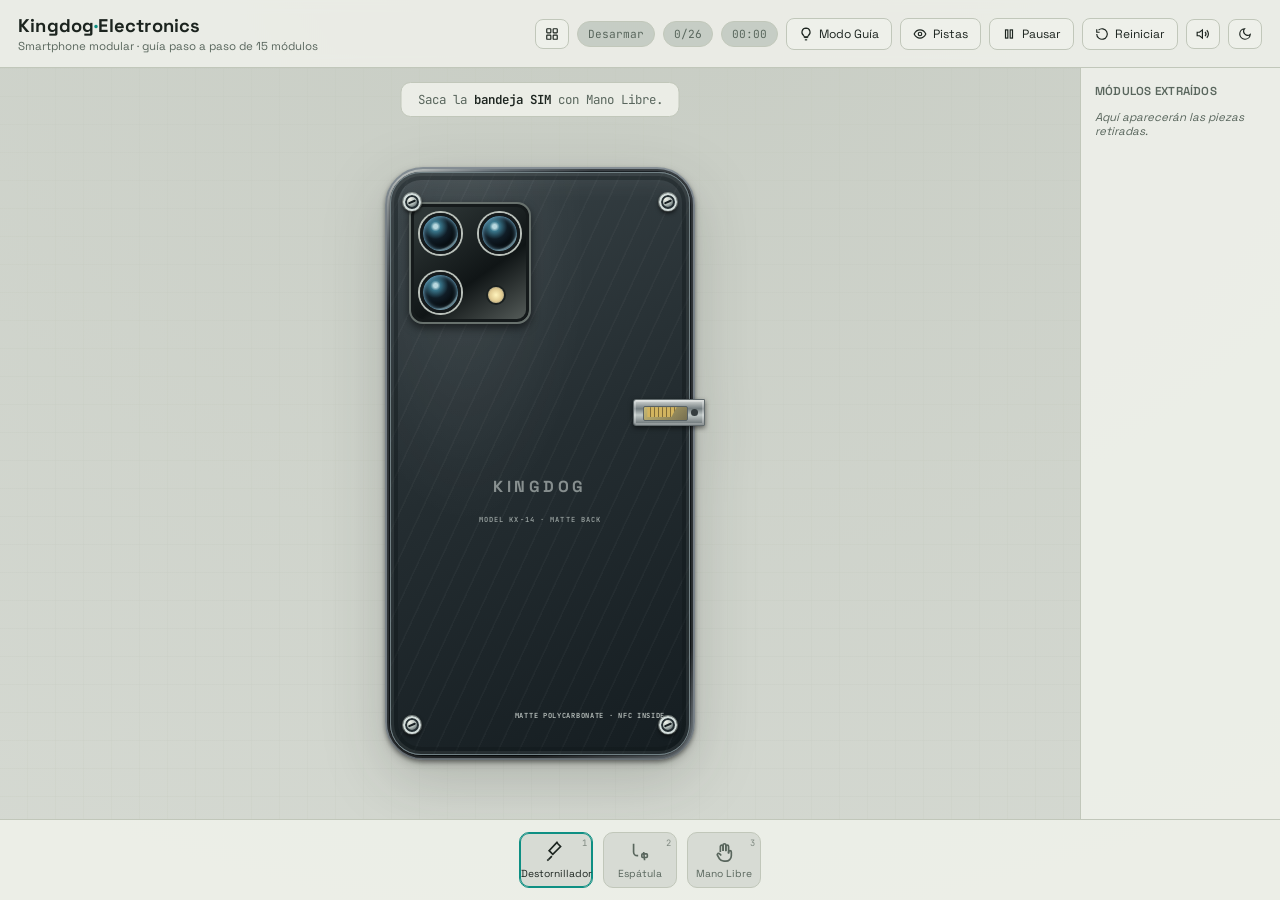
==== celular.html @ 7341f397 "celular.html" ====
<!DOCTYPE html>
<html lang="es">
<head>
<meta charset="UTF-8">
<meta name="viewport" content="width=device-width, initial-scale=1, viewport-fit=cover">
<title>Kingdog celular</title>
<link rel="preconnect" href="https://fonts.googleapis.com">
<link rel="preconnect" href="https://fonts.gstatic.com" crossorigin>
<link href="https://fonts.googleapis.com/css2?family=Space+Grotesk:wght@500;600;700&family=JetBrains+Mono:wght@400;500;600&display=swap" rel="stylesheet">
<script defer src="app.js"></script>
<style>
  :root {
    --bg: #d7dbd4;
    --bg-2: #c7ccc3;
    --panel: #eef0ea;
    --panel-border: #c1c7ba;
    --text: #1c241f;
    --text-dim: #59665d;
    --cyan: #0e8f83;
    --copper: #9a5726;
    --amber: #b5790e;
    --red: #b23e26;
    --board: #274b36;
    --board-2: #1d3a29;
    --shadow: rgba(20,30,24,0.18);
    --stage-w: min(88vw, 300px);
  }
  @media (prefers-color-scheme: dark) {
    :root:not([data-theme="light"]) {
      --bg: #11171a;
      --bg-2: #0c1113;
      --panel: #1b2426;
      --panel-border: #2b3538;
      --text: #e8ece7;
      --text-dim: #90a09a;
      --cyan: #4fd1c5;
      --copper: #cf9358;
      --amber: #f2b134;
      --red: #e6533c;
      --board: #2f6a4f;
      --board-2: #1f4735;
      --shadow: rgba(0,0,0,0.55);
    }
  }
  :root[data-theme="dark"] {
    --bg: #11171a;
    --bg-2: #0c1113;
    --panel: #1b2426;
    --panel-border: #2b3538;
    --text: #e8ece7;
    --text-dim: #90a09a;
    --cyan: #4fd1c5;
    --copper: #cf9358;
    --amber: #f2b134;
    --red: #e6533c;
    --board: #2f6a4f;
    --board-2: #1f4735;
    --shadow: rgba(0,0,0,0.55);
  }

  * { box-sizing: border-box; }
  html, body {
    height: 100%;
    margin: 0;
    background: radial-gradient(120% 140% at 50% -10%, var(--bg-2), var(--bg));
    color: var(--text);
    font-family: 'Space Grotesk', 'Segoe UI', sans-serif;
    -webkit-tap-highlight-color: transparent;
    overscroll-behavior: none;
  }
  html { scroll-padding-top: env(safe-area-inset-top, 0px); }
  @supports (height: 100dvh) {
    html, body { height: 100dvh; }
  }
  body {
    display: flex;
    flex-direction: column;
    padding-top: env(safe-area-inset-top, 0px);
    padding-bottom: env(safe-area-inset-bottom, 0px);
    user-select: none;
  }
  .app { display: flex; flex-direction: column; height: 100%; min-height: 0; }
  .mono { font-family: 'JetBrains Mono', monospace; }

  /* Top bar */
  .topbar {
    display: flex;
    align-items: center;
    justify-content: space-between;
    gap: 12px;
    padding: 14px 18px;
    border-bottom: 1px solid var(--panel-border);
    background: color-mix(in srgb, var(--panel) 88%, transparent);
    backdrop-filter: blur(6px);
    flex-wrap: wrap;
  }
  .brand { display: flex; flex-direction: column; gap: 2px; }
  .brand h1 { margin: 0; font-size: 1.15rem; font-weight: 700; letter-spacing: 0.01em; }
  .brand h1 span { color: var(--cyan); }
  .brand p { margin: 0; font-size: 0.72rem; color: var(--text-dim); }
  .top-controls { display: flex; align-items: center; gap: 8px; flex-wrap: wrap; }
  .step-pill {
    font-size: 0.7rem;
    padding: 5px 10px;
    border-radius: 999px;
    background: color-mix(in srgb, var(--board) 18%, transparent);
    border: 1px solid var(--panel-border);
    color: var(--text-dim);
  }
  .selector-link { text-decoration: none; }
  .icon-btn {
    display: inline-flex;
    align-items: center;
    gap: 6px;
    font-family: inherit;
    font-size: 0.75rem;
    color: var(--text);
    background: var(--panel);
    border: 1px solid var(--panel-border);
    border-radius: 8px;
    padding: 7px 12px;
    cursor: pointer;
    transition: transform 0.08s ease, border-color 0.15s ease;
  }
  .icon-btn:hover { border-color: var(--cyan); }
  .icon-btn:active { transform: scale(0.96); }
  .icon-btn.active { border-color: var(--amber); color: var(--amber); }
  .icon-btn svg { width: 14px; height: 14px; flex: none; }

  /* Layout*/
  .main {
    flex: 1;
    display: grid;
    grid-template-columns: minmax(0, 1fr) 200px;
    gap: 0;
    min-height: 0;
  }
  .workbench {
    position: relative;
    container-type: size;
    display: flex;
    align-items: center;
    justify-content: center;
    padding: 64px 16px 24px;
    overflow: hidden;
    background:
      repeating-linear-gradient(0deg, transparent, transparent 27px, color-mix(in srgb, var(--panel-border) 40%, transparent) 28px),
      repeating-linear-gradient(90deg, transparent, transparent 27px, color-mix(in srgb, var(--panel-border) 40%, transparent) 28px);
    background-size: 28px 28px;
  }
  .message-bar {
    position: absolute;
    top: 14px;
    left: 50%;
    transform: translateX(-50%);
    max-width: min(92%, 420px);
    text-align: center;
    font-size: 0.78rem;
    color: var(--text-dim);
    padding: 8px 16px;
    border-radius: 10px;
    background: color-mix(in srgb, var(--panel) 92%, transparent);
    border: 1px solid var(--panel-border);
  }
  .message-bar strong { color: var(--text); font-weight: 600; }

  .tray-panel {
    border-left: 1px solid var(--panel-border);
    background: color-mix(in srgb, var(--panel) 92%, transparent);
    padding: 16px 14px;
    display: flex;
    flex-direction: column;
    gap: 10px;
    min-width: 0;
  }
  .tray-panel h2 {
    margin: 0 0 2px 0;
    font-size: 0.72rem;
    letter-spacing: 0.02em;
    color: var(--text-dim);
    font-weight: 600;
  }
  .tray-list { display: flex; flex-direction: column; gap: 8px; overflow-y: auto; }
  .tray-empty { font-size: 0.72rem; color: var(--text-dim); font-style: italic; }
  .tray-item {
    display: flex;
    align-items: center;
    gap: 8px;
    padding: 7px 9px;
    border-radius: 8px;
    background: var(--bg);
    border: 1px solid var(--panel-border);
    font-size: 0.74rem;
    animation: dropIn 0.35s ease;
  }
  .tray-item .swatch { width: 12px; height: 12px; border-radius: 3px; flex: none; }
  .tray-item .count { margin-left: auto; color: var(--text-dim); }
  .tray-item.piece { cursor: grab; touch-action: none; transition: border-color 0.15s ease; }
  .tray-item.piece:hover { border-color: var(--cyan); }
  .tray-item.piece .grip { margin-left: auto; color: var(--text-dim); font-size: 0.7rem; }
  .tray-panel.drop-ok { background: color-mix(in srgb, #3ddc84 18%, var(--panel)); box-shadow: inset 0 0 0 2px #3ddc84; }
  .tray-panel { transition: background 0.15s ease, box-shadow 0.15s ease; }
  .workbench.drop-active { box-shadow: inset 0 0 0 2px color-mix(in srgb, var(--cyan) 70%, transparent); }
  .workbench.drop-active::after {
    content: 'ZONA LIBRE · SUELTA AQUÍ O EN LA BANDEJA';
    position: absolute;
    z-index: 40;
    left: 50%;
    bottom: 8px;
    transform: translateX(-50%);
    max-width: calc(100% - 16px);
    padding: 5px 9px;
    border: 1px dashed var(--cyan);
    border-radius: 999px;
    background: color-mix(in srgb, var(--panel) 92%, transparent);
    color: var(--text);
    font: 600 clamp(0.52rem, 1.7vw, 0.66rem)/1.2 'JetBrains Mono', monospace;
    text-align: center;
    pointer-events: none;
  }
  .workbench.drop-active.drop-ok { box-shadow: inset 0 0 0 3px #3ddc84; }
  .workbench.drop-active.drop-ok::after { border-color: #3ddc84; background: color-mix(in srgb, #3ddc84 18%, var(--panel)); }
  @keyframes dropIn { from { opacity: 0; transform: translateY(-6px); } to { opacity: 1; transform: translateY(0); } }

  /* Toolbar */
  .toolbar {
    display: flex;
    align-items: center;
    justify-content: center;
    gap: 10px;
    padding: 12px 16px;
    border-top: 1px solid var(--panel-border);
    background: color-mix(in srgb, var(--panel) 92%, transparent);
    flex-wrap: wrap;
  }
  .tool-btn {
    display: flex;
    flex-direction: column;
    align-items: center;
    gap: 4px;
    width: 74px;
    padding: 8px 4px 7px;
    border-radius: 10px;
    border: 1px solid var(--panel-border);
    background: var(--bg);
    color: var(--text-dim);
    cursor: pointer;
    font-family: inherit;
  }
  .tool-btn { position: relative; }
  .tool-btn kbd {
    position: absolute; top: 4px; right: 5px;
    font-family: 'JetBrains Mono', monospace; font-size: 0.55rem; color: var(--text-dim);
    opacity: 0.7;
  }
  .tool-btn:focus-visible, .icon-btn:focus-visible, .tray-item.piece:focus-visible { outline: 2px solid var(--cyan); outline-offset: 2px; }
  .tool-btn svg { width: 22px; height: 22px; }
  .tool-btn span { font-size: 0.64rem; }
  .tool-btn.selected {
    border-color: var(--cyan);
    color: var(--text);
    box-shadow: 0 0 0 1px var(--cyan) inset;
  }

  /* Interio de un celular modular */
  .phone-stage {
    position: relative;
    width: var(--stage-w);
    aspect-ratio: 9 / 17.5;
    isolation: isolate;
    filter: drop-shadow(0 18px 30px var(--shadow));
  }
  .phone-stage::before {
    content: '';
    position: absolute;
    inset: -5px;
    z-index: 0;
    border: 2px solid #89939a;
    border-radius: 38px;
    background: linear-gradient(145deg, #dce1dd 0%, #657078 9%, #20272c 18%, #11171a 86%, #849098 100%);
    box-shadow: inset 0 0 0 2px #ffffff25, 0 2px 4px #00000055;
    pointer-events: none;
  }
  .phone-underlay {
    position: absolute;
    inset: 0;
    z-index: 0;
    overflow: hidden;
    border: 1px solid #111619;
    border-radius: 32px;
    background:
      radial-gradient(ellipse at 50% 18%, #647078 0, transparent 48%),
      linear-gradient(150deg, #303b42, #13191d 50%, #354047);
    box-shadow: inset 0 0 0 3px #c7d0d044, inset 0 0 0 7px #101518;
    pointer-events: none;
  }
  .phone-underlay::before {
    content: '';
    position: absolute;
    inset: 2.5%;
    border: 1px solid #dce5e522;
    border-radius: 27px;
    background: repeating-linear-gradient(0deg, transparent 0 18px, #ffffff08 19px 20px);
  }
  .component {
    position: absolute;
    z-index: 1;
    cursor: grab;
    touch-action: none;
    user-select: none;
    transition: transform 0.35s cubic-bezier(.4,0,.2,1), opacity 0.35s ease, box-shadow 0.2s ease;
  }
  .component:active { cursor: grabbing; }
  .part-mark {
    position: absolute;
    z-index: 2;
    left: 5px;
    bottom: 4px;
    color: #f1f4efaa;
    font: 600 clamp(5px, 1.8vw, 8px)/1 'JetBrains Mono', monospace;
    letter-spacing: 0.07em;
    pointer-events: none;
    white-space: nowrap;
  }
  /* Los rótulos no quedan flotando sobre las piezas; la ficha aparece al pasar el cursor. */
  .part-mark { display: none; }
  .info-tooltip {
    position: fixed;
    z-index: 1200;
    display: flex;
    flex-direction: column;
    gap: 4px;
    width: max-content;
    max-width: min(270px, calc(100vw - 24px));
    padding: 9px 11px;
    border: 1px solid color-mix(in srgb, var(--cyan) 66%, var(--panel-border));
    border-radius: 10px;
    background: color-mix(in srgb, var(--panel) 96%, #101619);
    color: var(--text);
    box-shadow: 0 8px 24px var(--shadow);
    font-size: 0.76rem;
    line-height: 1.4;
    pointer-events: none;
    opacity: 0;
    visibility: hidden;
    transform: translateY(4px);
    transition: opacity 0.12s ease, transform 0.12s ease, visibility 0.12s ease;
  }
  .info-tooltip.visible { opacity: 1; visibility: visible; transform: translateY(0); }
  .info-tooltip strong { color: var(--cyan); font-size: 0.8rem; }
  .info-tooltip span { color: var(--text-dim); }

  /* Pantalla (capa inferior) y chasis de magnesio */
  .display-layer {
    inset: 0;
    z-index: 1;
    overflow: hidden;
    border: 3px solid #0a0e10;
    border-radius: 31px;
    background: linear-gradient(150deg, #090d10, #28343c 48%, #101619);
    box-shadow: inset 0 0 0 4px #8a959c66, inset 0 0 0 8px #111719;
  }
  .display-backing {
    position: absolute;
    inset: 5% 7%;
    overflow: hidden;
    border: 1px solid #d8e0e455;
    border-radius: 18px;
    background:
      repeating-linear-gradient(0deg, transparent 0 12px, #dce7eb0d 13px 14px),
      linear-gradient(140deg, #56616a, #20292f 45%, #859096 47%, #323b40 53%, #151b1f);
    box-shadow: inset 0 0 0 2px #00000055;
  }
  .display-backing::before {
    content: 'OLED · LTPO · 120 Hz';
    position: absolute;
    left: 8%;
    top: 7%;
    color: #e1e6e288;
    font: 600 clamp(6px, 1.8vw, 8px)/1 'JetBrains Mono', monospace;
    letter-spacing: 0.08em;
  }
  .display-grid {
    position: absolute;
    inset: 18% 9% 21%;
    border: 1px solid #ffffff20;
    border-radius: 10px;
    background: repeating-linear-gradient(90deg, transparent 0 13px, #ffffff0b 14px 15px), repeating-linear-gradient(0deg, transparent 0 18px, #ffffff08 19px 20px);
  }
  .display-flex {
    position: absolute;
    left: 46%;
    bottom: 0;
    width: 18%;
    height: 22%;
    border-radius: 3px 3px 0 0;
    background: linear-gradient(90deg, #9c612c, #e3b963 28%, #b36e32 60%, #e4bf6c);
    clip-path: polygon(20% 0, 80% 0, 100% 100%, 0 100%);
  }
  .midframe-layer {
    inset: 0;
    z-index: 2;
    overflow: hidden;
    border: 7px solid #859097;
    border-radius: 31px;
    background:
      linear-gradient(90deg, #12191d 0 4%, transparent 4% 96%, #101619 96%),
      linear-gradient(180deg, #49545a 0, #263138 12%, #6b7478 18%, #303a40 40%, #566169 72%, #222b30 100%);
    box-shadow: inset 0 0 0 2px #dce2e033, inset 0 0 0 7px #11171a66, 0 2px 4px #00000044;
  }
  .midframe-layer::before {
    content: '';
    position: absolute;
    inset: 3.5%;
    border: 2px solid #c3cbd044;
    border-radius: 24px;
    box-shadow: inset 0 0 0 4px #171e2266;
    pointer-events: none;
  }
  .frame-support {
    position: absolute;
    border-radius: 5px;
    background: linear-gradient(90deg, #9da5a5, #505a5e 45%, #aeb5b3);
    box-shadow: inset 0 1px 1px #ffffff77, 0 1px 3px #00000066;
    pointer-events: none;
  }
  .frame-support.vertical { top: 20%; bottom: 20%; left: 5%; width: 3%; }
  .frame-support.horizontal { left: 16%; right: 16%; top: 47%; height: 2%; opacity: 0.72; }
  .frame-label {
    position: absolute;
    right: 7%;
    bottom: 4%;
    color: #eef2ee99;
    font: 600 clamp(5px, 1.5vw, 7px)/1 'JetBrains Mono', monospace;
    pointer-events: none;
  }

  /* Placa base: blindajes, SoC, memoria y componentes SMD */
  .mainboard {
    z-index: 3;
    top: 11%;
    left: 8%;
    width: 84%;
    height: 38%;
    overflow: hidden;
    border: 1px solid #101913;
    border-radius: 12px 20px 10px 16px;
    background:
      repeating-linear-gradient(28deg, transparent 0 13px, #94c09a16 14px 15px),
      repeating-linear-gradient(118deg, transparent 0 22px, #cce5b10e 23px 24px),
      linear-gradient(145deg, #39724e, #183e30 50%, #255a3b);
    box-shadow: inset 0 0 0 2px #9ccaa133, 0 4px 9px #00000070;
  }
  .mainboard::before {
    content: '';
    position: absolute;
    inset: 4%;
    border: 1px solid #c5d9b525;
    border-radius: 9px;
    pointer-events: none;
  }
  .chip-package {
    position: absolute;
    display: grid;
    place-items: center;
    border: 2px solid #a2a89f;
    border-radius: 4px;
    background: repeating-linear-gradient(90deg, #1b2428 0 4px, #343e43 5px 6px);
    box-shadow: inset 0 0 0 2px #12191c, 0 2px 4px #00000088;
    color: #d7dfd8;
    font: 600 clamp(5px, 1.7vw, 8px)/1 'JetBrains Mono', monospace;
    text-align: center;
    pointer-events: none;
  }
  .chip-package.soc { left: 34%; top: 26%; width: 33%; height: 43%; border-radius: 7px; background: linear-gradient(145deg, #303b40, #101619 50%, #3f494d); }
  .chip-package.soc::after { content: 'KX · 8 CORE'; }
  .chip-package.storage { left: 7%; top: 22%; width: 20%; height: 24%; background: linear-gradient(145deg, #313b3e, #121719); }
  .chip-package.storage::after { content: 'UFS'; }
  .chip-package.power { right: 7%; top: 18%; width: 19%; height: 26%; background: linear-gradient(145deg, #7c8581, #272e30); }
  .chip-package.power::after { content: 'PMIC'; }
  .chip-package.rf { right: 8%; bottom: 13%; width: 18%; height: 22%; background: linear-gradient(145deg, #5b6564, #171c1e); }
  .chip-package.rf::after { content: 'RF'; }
  .board-shield {
    position: absolute;
    left: 8%;
    bottom: 10%;
    width: 23%;
    height: 29%;
    border: 1px solid #c3c8b7;
    border-radius: 3px;
    background: linear-gradient(145deg, #9ba39b, #4b5654 50%, #b7bdb2);
    box-shadow: inset 0 0 0 2px #28332e, 0 1px 3px #00000088;
    pointer-events: none;
  }
  .smd-row {
    position: absolute;
    width: 22%;
    height: 5%;
    background: repeating-linear-gradient(90deg, #d2b77b 0 3px, #283330 3px 7px);
    opacity: 0.84;
    pointer-events: none;
  }
  .smd-row.one { left: 38%; top: 12%; }
  .smd-row.two { left: 37%; bottom: 11%; }
  .gold-contacts {
    position: absolute;
    left: 8%;
    right: 8%;
    bottom: 3%;
    height: 3%;
    background: repeating-linear-gradient(90deg, #d8b45d 0 3px, transparent 3px 6px);
    pointer-events: none;
  }
  .board-code { position: absolute; left: 35%; bottom: 20%; color: #d8e7cf99; font: 600 clamp(4px, 1.3vw, 6px)/1 'JetBrains Mono', monospace; pointer-events: none; }

  /* Flex de sensores, bateria e bobina de carga sem fio */
  .top-sensors {
    z-index: 5;
    top: 15%;
    right: 8%;
    width: 24%;
    height: 6.5%;
    border: 1px solid #9a672f;
    border-radius: 4px;
    background: linear-gradient(90deg, #c88b3e, #7b4a29 24%, #d5a44d 52%, #8e5628);
    box-shadow: inset 0 0 0 2px #311f17aa, 0 2px 5px #00000077;
  }
  .sensor-dot {
    position: absolute;
    top: 25%;
    width: 24%;
    aspect-ratio: 1;
    border: 2px solid #d4b475;
    border-radius: 50%;
    background: radial-gradient(circle at 35% 30%, #aad8de 0 8%, #1b5360 24%, #080e12 72%);
    box-shadow: 0 0 0 2px #282b29;
  }
  .sensor-dot.first { left: 12%; }
  .sensor-dot.second { right: 12%; background: radial-gradient(circle, #14191a 0 45%, #777d74 55%, #101416 72%); }
  .top-sensors .part-mark { color: #332415; left: 50%; bottom: 3px; transform: translateX(-50%); }
  .earpiece-module {
    z-index: 5;
    top: 5%;
    left: 50%;
    width: 38%;
    height: 6%;
    border: 1px solid #986532;
    border-radius: 5px;
    background: linear-gradient(90deg, #c48b45, #704426 22%, #d6aa58 48%, #704426 75%, #c48b45);
    box-shadow: inset 0 0 0 2px #2b1d16aa, 0 2px 4px #00000088;
  }
  .earpiece-grill {
    position: absolute;
    left: 14%;
    right: 14%;
    top: 32%;
    height: 28%;
    border-radius: 8px;
    background: repeating-linear-gradient(90deg, #121719 0 2px, #687171 2px 3px);
    box-shadow: 0 0 0 1px #d2ad68;
  }
  .earpiece-module .part-mark { color:#342514;left:50%;bottom:-18%;transform:translateX(-50%); }
  .front-camera {
    z-index: 6;
    top: 12%;
    left: 50%;
    width: 15%;
    height: 8%;
    border: 2px solid #7c8788;
    border-radius: 8px;
    background: linear-gradient(145deg,#313a3d,#0f1518 62%,#697277);
    box-shadow: inset 0 0 0 2px #111719,0 2px 4px #00000088;
  }
  .front-lens {
    position:absolute;
    inset:14%;
    border:2px solid #c4cdc4;
    border-radius:50%;
    background:radial-gradient(circle at 35% 30%,#bee3e9 0 8%,#26627a 20%,#071018 66%,#657078 75%,#12191b 85%);
    box-shadow:inset 0 0 4px #a5e5ff;
  }
  .front-camera .part-mark { left:50%; bottom:-20%; transform:translateX(-50%); color:#e0e7e5; }
  .side-flex {
    z-index: 5;
    top: 38%;
    right: 5%;
    width: 10%;
    height: 27%;
    border: 1px solid #7d4c25;
    border-radius: 5px;
    background: linear-gradient(90deg, #87502b, #e3b454 38%, #b46c30 76%, #e0b65b);
    box-shadow: inset 0 0 0 2px #381f16aa, 0 2px 4px #00000066;
  }
  .side-button {
    position: absolute;
    left: 45%;
    width: 70%;
    height: 18%;
    border: 1px solid #d8dbd1;
    border-radius: 3px;
    background: linear-gradient(90deg, #596165, #d2d5cc, #555e60);
    box-shadow: 0 1px 2px #00000099;
  }
  .side-button.volume-up { top: 18%; }
  .side-button.volume-down { top: 43%; }
  .side-button.power { top: 72%; height: 15%; }
  .battery-layer {
    z-index: 6;
    top: 31%;
    left: 23%;
    width: 54%;
    height: 37%;
    overflow: hidden;
    border: 2px solid #c8c5ad;
    border-radius: 14px;
    background:
      repeating-linear-gradient(165deg, transparent 0 18px, #ffffff20 19px 20px),
      linear-gradient(155deg, #eee8d6, #bdb89f 48%, #e5dfcb 51%, #a9a58f);
    box-shadow: inset 0 0 0 2px #ffffff77, inset 0 0 0 5px #5b574a44, 0 5px 10px #00000066;
  }
  .battery-layer::before {
    content: '';
    position: absolute;
    inset: 5%;
    border: 1px solid #55554355;
    border-radius: 9px;
    pointer-events: none;
  }
  .battery-cap {
    position: absolute;
    left: 38%;
    top: -4%;
    width: 24%;
    height: 8%;
    border: 1px solid #e0dfd2;
    border-radius: 0 0 4px 4px;
    background: #565b54;
  }
  .battery-label {
    position: absolute;
    left: 13%;
    right: 13%;
    top: 22%;
    text-align: center;
    color: #3f4138;
    font: 700 clamp(6px, 2vw, 9px)/1.4 'JetBrains Mono', monospace;
    letter-spacing: 0.07em;
    pointer-events: none;
  }
  .battery-label small { display: block; font-size: 0.72em; font-weight: 500; letter-spacing: 0.03em; }
  .battery-icons { position: absolute; bottom: 12%; left: 12%; right: 12%; display: flex; justify-content: space-between; color: #53564b; font: 700 clamp(5px, 1.6vw, 7px)/1 'JetBrains Mono', monospace; pointer-events: none; }
  .battery-barcode { position: absolute; bottom: 11%; left: 37%; width: 27%; height: 10%; background: repeating-linear-gradient(90deg, #2d302a 0 1px, transparent 1px 3px); opacity: 0.65; }
  .nfc-coil {
    z-index: 7;
    top: 29%;
    left: 15%;
    width: 70%;
    height: 43%;
    overflow: hidden;
    border: 1px solid #b87f44aa;
    border-radius: 17px;
    background:
      repeating-radial-gradient(ellipse at 50% 50%, transparent 0 7px, #c7854677 8px 9px, transparent 10px 13px),
      linear-gradient(140deg, #222b2b88, #42423a99 52%, #161e20aa);
    box-shadow: inset 0 0 0 2px #d7a66544, 0 3px 7px #00000055;
  }
  .nfc-coil::before {
    content: '';
    position: absolute;
    inset: 8% 12%;
    border: 2px solid #d4944e;
    border-radius: 44%;
    box-shadow: inset 0 0 0 3px #3b2d20, inset 0 0 0 5px #c27a3d, 0 0 0 1px #f0ca7c;
    pointer-events: none;
  }
  .nfc-coil::after {
    content: 'NFC · Qi';
    position: absolute;
    top: 5%;
    left: 5%;
    color: #f0c688;
    font: 700 clamp(5px, 1.8vw, 8px)/1 'JetBrains Mono', monospace;
    letter-spacing: 0.08em;
    pointer-events: none;
  }

  /* Conjunto de tres cámaras con lentes de cristal */
  .rear-cameras {
    z-index: 8;
    top: 6%;
    left: 7%;
    width: 38%;
    height: 19%;
    border: 2px solid #677178;
    border-radius: 12px;
    background: linear-gradient(145deg, #303a40, #11171a 60%, #505c61);
    box-shadow: inset 0 0 0 2px #101416, 0 4px 8px #00000099;
  }
  .camera-lens {
    position: absolute;
    width: 34%;
    aspect-ratio: 1;
    border: 3px solid #151a1c;
    border-radius: 50%;
    background: radial-gradient(circle at 35% 30%, #b8d7df 0 6%, #387086 14%, #101d28 36%, #05090c 68%, #48525a 72%, #111619 82%);
    box-shadow: 0 0 0 2px #b9c0ba, inset 0 0 5px #91daff;
  }
  .camera-lens.one { top: 8%; left: 8%; }
  .camera-lens.two { top: 8%; right: 8%; }
  .camera-lens.three { bottom: 8%; left: 8%; }
  .camera-flash { position: absolute; right: 18%; bottom: 18%; width: 14%; aspect-ratio:1; border-radius:50%; background: radial-gradient(circle, #fff4b1, #d8c78f 55%, #64655e); box-shadow:0 0 0 2px #1b2022; }
  .camera-depth { position:absolute;right:12%;top:15%;width:8%;aspect-ratio:1;border-radius:50%;background:#11191b;box-shadow:0 0 0 2px #969f9c; }
  .rear-cameras .part-mark { right: 6px; left: auto; bottom: 5px; }

  /* Altavoz, placa secundaria USB-C y motor de vibración */
  .speaker-module {
    z-index: 9;
    left: 8%;
    bottom: 13%;
    width: 84%;
    height: 10%;
    overflow: hidden;
    border: 2px solid #111619;
    border-radius: 12px 12px 8px 8px;
    background: radial-gradient(circle, #101518 0 1px, #5c6466 1.5px 2px, #1b2225 2.5px) 0 0 / 7px 7px, linear-gradient(180deg, #30393d, #101619);
    box-shadow: inset 0 0 0 2px #a5ada955, 0 3px 7px #00000088;
  }
  .speaker-module::before { content: ''; position:absolute; inset:10% 4%; border:1px solid #aeb7b355; border-radius:8px; pointer-events:none; }
  .speaker-module::after { content: 'LOUDSPEAKER · 1.2 W'; position:absolute; right:5%; top:7%; color:#d4d8d399; font:600 clamp(4px,1.35vw,6px)/1 'JetBrains Mono',monospace; pointer-events:none; }
  .speaker-port { position:absolute;left:42%;bottom:-4%;width:16%;height:24%;border:2px solid #bbc2c2;border-radius:4px 4px 0 0;background:#0b1114; }
  .charging-board {
    z-index: 10;
    left: 20%;
    bottom: 3%;
    width: 60%;
    height: 12%;
    overflow: hidden;
    border: 1px solid #142d25;
    border-radius: 8px 8px 13px 13px;
    background: repeating-linear-gradient(25deg, transparent 0 9px, #c4a25625 10px 11px), linear-gradient(135deg, #347051, #153f32 58%, #2a6948);
    box-shadow: inset 0 0 0 2px #9dcc8944, 0 3px 7px #00000099;
  }
  .charging-board::before { content:'';position:absolute;left:12%;right:12%;top:18%;height:14%;background:repeating-linear-gradient(90deg,#d5b557 0 2px,transparent 2px 5px); }
  .usb-c-port { position:absolute;left:34%;bottom:0;width:32%;height:38%;border:2px solid #c5ccc7;border-bottom:0;border-radius:7px 7px 0 0;background:linear-gradient(180deg,#4c5556,#101518);box-shadow:inset 0 0 0 2px #11191c; }
  .usb-c-port::after { content:'';position:absolute;left:28%;right:28%;top:36%;height:23%;border-radius:3px;background:#141a1b;box-shadow:0 0 0 1px #d3b364; }
  .charging-mic { position:absolute;left:13%;bottom:18%;width:7%;aspect-ratio:1;border-radius:50%;background:#111719;box-shadow:0 0 0 2px #d1b363; }
  .charging-board .part-mark { top: 16%; left: 6%; bottom:auto; }
  .vibrator {
    z-index: 11;
    right: 7%;
    bottom: 23%;
    width: 18%;
    aspect-ratio: 1;
    border: 2px solid #687277;
    border-radius: 50%;
    background: radial-gradient(circle at 40% 35%, #f0f0dc, #929b9b 32%, #343d40 50%, #b4b9b3 63%, #495256 72%);
    box-shadow: inset 0 0 0 2px #12181b, 0 3px 6px #00000099;
  }
  .vibrator::before { content:'';position:absolute;left:48%;top:12%;width:20%;height:38%;border-radius:4px;background:#c4a75d;transform:rotate(24deg);box-shadow:0 1px 2px #000; }
  .vibrator::after { content:'TAPTIC';position:absolute;left:50%;bottom:14%;transform:translateX(-50%);color:#242a2c;font:700 clamp(4px,1.2vw,6px)/1 'JetBrains Mono',monospace; }

  /* Tapa trasera opaca: el contraste deja ver claramente los tornillos y sus alojamientos. */
  .cover-layer {
    inset: 0;
    z-index: 30;
    overflow: hidden;
    border: 1px solid #718084;
    border-radius: 31px;
    background:
      radial-gradient(ellipse at 25% 14%, #ffffff13, transparent 38%),
      repeating-linear-gradient(115deg, transparent 0 17px, #ffffff08 18px 19px),
      linear-gradient(155deg, #384246 0%, #242d31 48%, #151d21 100%);
    box-shadow: inset 0 0 0 3px #aab5b21c, inset 0 0 0 7px #10171966, inset 0 24px 36px -26px #ffffff26, 0 4px 12px #00000077;
  }

  .cover-logo {
    position: absolute;
    left: 50%;
    top: 54%;
    transform: translate(-50%,-50%);
    color: #dce4df8a;
    font: 700 clamp(10px, 4vw, 16px)/1 'Space Grotesk', sans-serif;
    letter-spacing: 0.22em;
    pointer-events: none;
  }
  .cover-model { position:absolute;left:50%;top:59%;transform:translateX(-50%);color:#d5ded9aa;font:600 clamp(5px,1.6vw,7px)/1 'JetBrains Mono',monospace;letter-spacing:.16em;pointer-events:none; }
  .cam-bump {
    position: absolute;
    top: 5%;
    left: 6%;
    width: 41%;
    height: 21%;
    border: 2px solid #68716d;
    border-radius: 14px;
    background: linear-gradient(145deg, #333c3c, #101516 60%, #59605d);
    box-shadow: inset 0 0 0 3px #151a1b, 0 4px 8px #00000088;
    pointer-events: none;
  }
  .cover-lens { position:absolute;width:34%;aspect-ratio:1;border:3px solid #151a1c;border-radius:50%;background:radial-gradient(circle at 36% 30%,#b8d8df 0 6%,#39758a 15%,#101d27 38%,#05090c 68%,#59615f 73%,#111719 82%);box-shadow:0 0 0 2px #b9c0ba,inset 0 0 5px #91daff; }
  .cover-lens.first { top:8%;left:8%; }
  .cover-lens.second { top:8%;right:8%; }
  .cover-lens.third { bottom:8%;left:8%; }
  .cover-flash { position:absolute;right:21%;bottom:16%;width:14%;aspect-ratio:1;border-radius:50%;background:radial-gradient(circle,#fff4bd,#e0ca91 55%,#74756d);box-shadow:0 0 0 2px #1a2020; }
  .cover-mark { position:absolute;right:8%;bottom:6%;color:#e4ebe6cc;font:600 clamp(5px,1.5vw,7px)/1 'JetBrains Mono',monospace;letter-spacing:.1em;pointer-events:none; }
  .sim-tray {
    z-index: 40;
    top: 39%;
    right: -5%;
    width: 24%;
    height: 4.5%;
    border: 1px solid #626b6d;
    border-radius: 3px 0 0 3px;
    background: linear-gradient(180deg, #d8dcda, #737d80 35%, #c0c8c7 60%, #626b6e);
    box-shadow: inset 0 0 0 2px #ffffff44, 0 2px 5px #00000088;
  }
  .sim-tray::before { content:'';position:absolute;left:13%;top:22%;width:61%;height:55%;border:1px solid #596265;border-radius:2px;background:linear-gradient(135deg,#c7b873,#766f50); }
  .sim-tray::after { content:'';position:absolute;right:9%;top:35%;width:10%;height:30%;border-radius:50%;background:#353d3f; }
  .sim-gold { position:absolute;left:19%;top:29%;width:42%;height:40%;background:repeating-linear-gradient(90deg,#d2b45f 0 3px,#806c39 3px 4px);clip-path:polygon(0 0,100% 0,82% 100%,0 100%); }

  /* Conectores ZIF: la espátula los levanta y vuelve a encajarlos */
  .connector {
    position: absolute;
    z-index: 22;
    display: block;
    width: clamp(20px, 13%, 38px);
    height: clamp(10px, 3.3%, 17px);
    padding: 0;
    border: 1px solid #8c572c;
    border-radius: 3px;
    background: linear-gradient(180deg, #edc372, #a36130 42%, #e7bc65 58%, #764523);
    box-shadow: inset 0 0 0 2px #402515aa, 0 2px 4px #00000099;
    cursor: crosshair;
    touch-action: none;
    transition: transform 0.22s ease, opacity 0.22s ease, box-shadow 0.22s ease;
  }
  .connector::before { content:'';position:absolute;left:18%;right:18%;top:28%;height:35%;border-radius:1px;background:repeating-linear-gradient(90deg,#e8d68e 0 2px,#744421 2px 4px); }
  .connector::after { content:'';position:absolute;right:-4px;top:20%;width:5px;height:60%;border-radius:0 2px 2px 0;background:#d3d8cf;box-shadow:0 0 0 1px #303839; }
  .connector.disconnected { transform: translateY(-7px) rotate(-4deg); opacity: 0.62; outline: 1px dashed #f5d690; outline-offset: 2px; box-shadow: 0 5px 8px #00000088; }
  .connector.centered { transform: translateX(-50%); }
  .connector.centered.disconnected { transform: translate(-50%, -7px) rotate(-4deg); }
  .connector:focus-visible { outline: 2px solid var(--cyan); outline-offset: 3px; }
  [data-tool="espatula"] .connector { cursor: crosshair; }
  .connector.blocker-flash { outline: 2px solid var(--red); }

  /* Tornillos reales y progreso de giro */
  .screw {
    position: absolute;
    width: clamp(10px, 5%, 18px);
    height: auto;
    aspect-ratio: 1;
    border: 0;
    border-radius: 50%;
    background: radial-gradient(circle at 35% 30%, #e4ddc7, #9ba19b 40%, #414b4e 75%);
    box-shadow: 0 2px 4px #00000088, inset 0 0 0 1px #171d1f, 0 0 0 1px #d4d9d277;
    cursor: pointer;
    touch-action: none;
    transition: transform 0.3s ease, opacity 0.3s ease;
  }
  .screw::after {
    content: '';
    position: absolute;
    top: 50%; left: 22%; right: 22%;
    height: 2px;
    border-radius: 2px;
    background: #182023;
    transform: translateY(-50%) rotate(-24deg);
  }
  .screw::before {
    content: '';
    position: absolute;
    inset: -4px;
    border-radius: 50%;
    opacity: 0;
    background: conic-gradient(var(--cyan) calc(var(--p, 0) * 1%), transparent 0);
    -webkit-mask: radial-gradient(circle, transparent 55%, #000 58%);
            mask: radial-gradient(circle, transparent 55%, #000 58%);
  }
  .screw.spinning::before { opacity: 1; animation: ringFill var(--hold, 550ms) linear forwards; }
  .screw.spinning::after { animation: spinLine 0.65s linear infinite; }
  .screw.spinning.reverse::after { animation-direction: reverse; }
  .screw.gone { background: radial-gradient(circle, #000000aa 0, #00000050 72%); box-shadow: inset 0 2px 4px #000000b0, 0 0 0 1px #ffffff35; }
  .screw.gone::after { opacity: 0; }
  .cover-layer .screw { width: clamp(14px, 6%, 22px); border: 2px solid #d4dedc; background: radial-gradient(circle at 34% 28%, #f0f3eb, #aeb9b6 43%, #394448 77%); box-shadow: inset 0 0 0 2px #263034, 0 2px 4px #000b, 0 0 0 1px #dfe8e088; }
  .cover-layer .screw.gone { background: radial-gradient(circle, #080d0f 0 24%, #323c40 29% 44%, #c3cecd 49% 57%, #20292c 62% 100%); box-shadow: inset 0 0 0 2px #0c1214, 0 1px 4px #000c, 0 0 0 1px #e3ece766; }
  @property --p { syntax: '<number>'; inherits: false; initial-value: 0; }
  @keyframes ringFill { from { --p: 0; } to { --p: 100; } }
  @keyframes spinLine { from { transform: translateY(-50%) rotate(0deg); } to { transform: translateY(-50%) rotate(360deg); } }

  /* Una pieza retirada deja ver su hueco y el componente que estaba debajo. */
  .phone-stage .part-removed {
    z-index: 2 !important;
    background: transparent !important;
    background-image: none !important;
    box-shadow: none !important;
    border: 2px dashed #f4f7f0aa !important;
    outline: 1px dashed #00000066;
    outline-offset: 1px;
    pointer-events: none !important;
    cursor: default;
    clip-path: none !important;
  }
  .phone-stage .cover-layer.part-removed { border-color: #d0d7d0; }
  .part-removed > * { visibility: hidden !important; }
  .part-removed::before, .part-removed::after { display: none !important; }
  .phone-stage .part-removed.slot-ok {
    border: 2px solid #3ddc84 !important;
    background: #3ddc8426 !important;
    box-shadow: 0 0 0 4px #3ddc8444, 0 0 18px #3ddc84aa !important;
  }
  .phone-stage .part-removed.slot-bad {
    border: 2px solid var(--red) !important;
    background: #e6533c26 !important;
    box-shadow: 0 0 0 4px #e6533c44, 0 0 18px #e6533caa !important;
  }
  .drag-ghost {
    position: fixed !important;
    margin: 0;
    z-index: 1000;
    pointer-events: none !important;
    transition: none;
    cursor: grabbing;
    filter: drop-shadow(0 14px 18px var(--shadow));
  }
  .blocker-flash { box-shadow: 0 0 0 3px var(--red), 0 0 14px var(--red) !important; outline: none; }

  .blocked-shake { animation: shake 0.4s ease; box-shadow: 0 0 0 2px var(--red) !important; }
  @keyframes shake {
    10%, 90% { transform: translateX(-2px); }
    20%, 80% { transform: translateX(4px); }
    30%, 50%, 70% { transform: translateX(-7px); }
    40%, 60% { transform: translateX(7px); }
  }

  .xray-target { animation: pulseGlow 1.1s ease-in-out infinite; }
  @keyframes pulseGlow {
    0%, 100% { box-shadow: 0 0 0 0 color-mix(in srgb, var(--amber) 70%, transparent); }
    50% { box-shadow: 0 0 0 8px color-mix(in srgb, var(--amber) 0%, transparent); }
  }

  .success-overlay, .pause-overlay {
    position: absolute;
    inset: 0;
    display: flex;
    align-items: center;
    justify-content: center;
    background: color-mix(in srgb, var(--bg) 82%, transparent);
    backdrop-filter: blur(2px);
    opacity: 0;
    pointer-events: none;
    transition: opacity 0.3s ease;
    flex-direction: column;
    gap: 12px;
    text-align: center;
    padding: 20px;
    z-index: 80;
  }
  .success-overlay.show, .pause-overlay.show { opacity: 1; pointer-events: auto; }
  .success-overlay h2, .pause-overlay h2 { margin: 0; font-size: 1.2rem; }
  .success-overlay p, .pause-overlay p { margin: 0; color: var(--text-dim); font-size: 0.82rem; max-width: 260px; }

  [data-tool="destornillador"] .screw { cursor: cell; }
  [data-tool="espatula"] .connector { cursor: crosshair; }
  .icon-btn.icon-only { padding: 7px 9px; }
  .timer-pill { min-width: 52px; text-align: center; }
  .stats { font-size: 0.78rem; color: var(--text); }
  .stats .record { color: var(--amber); font-weight: 600; }
  .sr-only { position: absolute; width: 1px; height: 1px; overflow: hidden; clip: rect(0 0 0 0); white-space: nowrap; }
  .paused .component, .paused .connector, .paused .screw, .paused .tool-btn, .paused .tray-panel { pointer-events: none; opacity: 0.5; }

  @supports (width: 1cqh) {
    .phone-stage { width: min(var(--stage-w), 51.42cqh); }
  }

  @media (max-width: 720px) {
    .main { grid-template-columns: minmax(0, 1fr); grid-template-rows: minmax(0, 1fr) auto; }
    .tray-panel { border-left: none; border-top: 1px solid var(--panel-border); flex-direction: row; align-items: center; max-height: 96px; min-height: 72px; padding: 10px 12px; }
    .tray-list { min-width: 0; min-height: 0; flex-direction: row; overflow-x: auto; overflow-y: hidden; }
    .tray-item { flex: 0 0 auto; }
    .tray-panel h2 { display: none; }
    :root { --stage-w: min(70vw, 260px); }
    .topbar { padding: 8px 12px; gap: 8px; }
    .brand p { display: none; }
    .top-controls { gap: 6px; }
    .icon-btn { padding: 6px 9px; white-space: nowrap; }
    .workbench { padding: 56px 12px 22px; }
    .message-bar { top: 8px; max-width: 96%; width: 96%; font-size: 0.7rem; padding: 6px 10px; }
    .toolbar { padding: 8px 10px; gap: 8px; }
  }

  /* En móvil horizontal, se aprovecha el ancho y la bandeja vuelve al lateral. */
  @media (max-width: 720px) and (orientation: landscape) {
    .main { grid-template-columns: minmax(0, 1fr) minmax(132px, 23vw); grid-template-rows: minmax(0, 1fr); }
    .tray-panel { border-left: 1px solid var(--panel-border); border-top: 0; flex-direction: column; align-items: stretch; max-height: none; min-height: 0; padding: 8px; }
    .tray-panel h2 { display: block; }
    .tray-list { min-width: 0; min-height: 0; flex-direction: column; overflow-x: hidden; overflow-y: auto; }
    .tray-item { width: 100%; }
    :root { --stage-w: min(60vw, 260px); }
    .topbar { padding: 6px 10px; gap: 6px; }
    .brand h1 { font-size: 1rem; }
    .top-controls { gap: 5px; }
    .icon-btn { min-height: 32px; padding: 4px 6px; gap: 4px; font-size: 0.66rem; }
    .icon-btn svg { width: 12px; height: 12px; }
    .step-pill { padding: 4px 7px; font-size: 0.62rem; }
    .workbench { padding: 42px 8px 20px; }
    .message-bar { top: 6px; font-size: 0.64rem; padding: 5px 8px; }
    .toolbar { padding: 6px 8px; gap: 6px; }
    .tool-btn { width: auto; min-width: 54px; flex-direction: row; gap: 5px; padding: 6px 8px; white-space: nowrap; }
    .tool-btn kbd { display: none; }
    .tool-btn svg { width: 18px; height: 18px; }
    .tool-btn span { font-size: 0.6rem; }
  }

  /* También compacta pantallas panorámicas bajas (por ejemplo, un teléfono girado). */
  @media (orientation: landscape) and (max-height: 540px) {
    .topbar { padding: 6px 10px; gap: 6px; }
    .brand h1 { font-size: 1rem; }
    .brand p { display: none; }
    .top-controls { gap: 5px; }
    .icon-btn { min-height: 32px; padding: 4px 6px; gap: 4px; font-size: 0.66rem; }
    .icon-btn svg { width: 12px; height: 12px; }
    .step-pill { padding: 4px 7px; font-size: 0.62rem; }
    .workbench { padding: 44px 10px 18px; }
    .message-bar { top: 6px; font-size: 0.66rem; padding: 5px 8px; }
    .toolbar { padding: 6px 8px; gap: 6px; }
    .tool-btn { width: auto; min-width: 54px; flex-direction: row; gap: 5px; padding: 6px 8px; white-space: nowrap; }
    .tool-btn kbd { display: none; }
    .tool-btn svg { width: 18px; height: 18px; }
    .tool-btn span { font-size: 0.64rem; }
  }

  @media (prefers-reduced-motion: reduce) {
    .info-tooltip { transition: none; }
    .screw.spinning::after { animation: none; }
    .screw.spinning::before { animation-duration: 0.01ms; }
    .xray-target { animation: none; box-shadow: 0 0 0 3px var(--amber); }
    .tray-item { animation: none; }
  }
</style>
</head>
<body>

<div class="app" id="app" data-tool="destornillador">

  <div class="topbar">
    <div class="brand">
      <h1>Kingdog<span>·</span>Electronics</h1>
      <p id="modeLabel">Smartphone modular · guía paso a paso de 15 módulos</p>
    </div>
    <div class="top-controls">
      <a class="icon-btn icon-only selector-link" href="index.html" title="Elegir otro dispositivo" aria-label="Volver a elegir dispositivo">
        <svg viewBox="0 0 24 24" fill="none" stroke="currentColor" stroke-width="2"><rect x="3" y="3" width="7" height="7" rx="1"/><rect x="14" y="3" width="7" height="7" rx="1"/><rect x="3" y="14" width="7" height="7" rx="1"/><rect x="14" y="14" width="7" height="7" rx="1"/></svg>
      </a>
      <span class="step-pill mono" id="goalPill" title="Objetivo actual">Desarmar</span>
      <span class="step-pill mono" id="stepPill">0/26</span>
      <span class="step-pill mono timer-pill" id="timerPill" title="Tiempo">00:00</span>
      <button class="icon-btn" id="modeBtn" title="Cambiar entre Modo Guía y Modo Libre" aria-pressed="true">
        <svg viewBox="0 0 24 24" fill="none" stroke="currentColor" stroke-width="2"><path d="M9 18h6"/><path d="M10 22h4"/><path d="M12 2a7 7 0 0 0-4 12.7c.6.5 1 1.3 1 2.3h6c0-1 .4-1.8 1-2.3A7 7 0 0 0 12 2Z"/></svg>
        <span id="modeBtnText">Modo Guía</span>
      </button>
      <button class="icon-btn" id="xrayBtn" title="Resaltar la siguiente pieza (H)" aria-pressed="false">
        <svg viewBox="0 0 24 24" fill="none" stroke="currentColor" stroke-width="2"><circle cx="12" cy="12" r="3"/><path d="M2 12s3.5-7 10-7 10 7 10 7-3.5 7-10 7-10-7-10-7Z"/></svg>
        Pistas
      </button>
      <button class="icon-btn" id="pauseBtn" title="Pausar (P)">
        <svg viewBox="0 0 24 24" fill="none" stroke="currentColor" stroke-width="2"><rect x="6" y="5" width="4" height="14"/><rect x="14" y="5" width="4" height="14"/></svg>
        Pausar
      </button>
      <button class="icon-btn" id="resetBtn" title="Reiniciar (R)">
        <svg viewBox="0 0 24 24" fill="none" stroke="currentColor" stroke-width="2"><path d="M3 12a9 9 0 1 0 3-6.7"/><path d="M3 4v5h5"/></svg>
        Reiniciar
      </button>
      <button class="icon-btn icon-only" id="soundBtn" title="Sonido (M)" aria-label="Activar o silenciar sonido" aria-pressed="true">
        <svg viewBox="0 0 24 24" fill="none" stroke="currentColor" stroke-width="2"><path d="M11 5 6 9H2v6h4l5 4V5Z"/><path id="soundWaves" d="M15.5 8.5a5 5 0 0 1 0 7M18.5 5.5a9 9 0 0 1 0 13"/></svg>
      </button>
      <button class="icon-btn icon-only" id="themeBtn" title="Tema claro / oscuro" aria-label="Cambiar tema claro u oscuro">
        <svg viewBox="0 0 24 24" fill="none" stroke="currentColor" stroke-width="2"><path d="M21 12.8A9 9 0 1 1 11.2 3a7 7 0 0 0 9.8 9.8Z"/></svg>
      </button>
    </div>
  </div>

  <div class="main">
    <div class="workbench" id="workbench">
      <div class="message-bar mono" id="messageBar" role="status" aria-live="polite">Selecciona el <strong>destornillador</strong> y quita los tornillos.</div>

      <div class="phone-stage" id="phoneStage" aria-label="Modelo didáctico de teléfono modular">
        <div class="phone-underlay" aria-hidden="true"></div>

        <div class="component display-layer" id="display" aria-label="Pantalla OLED y digitalizador">
          <div class="display-backing"><div class="display-grid"></div></div>
          <div class="display-flex"></div>
          <span class="part-mark">DISPLAY ASSEMBLY · 6.7 IN</span>
        </div>

        <div class="component midframe-layer" id="midFrame" aria-label="Chasis intermedio">
          <div class="frame-support vertical"></div>
          <div class="frame-support horizontal"></div>
          <span class="frame-label">AL-MG · STRUCTURAL MIDFRAME</span>
          <div class="screw" id="screw-frame-tl" style="top:5%;left:7%;"></div>
          <div class="screw" id="screw-frame-tr" style="top:5%;right:7%;"></div>
          <div class="screw" id="screw-frame-bl" style="bottom:5%;left:7%;"></div>
          <div class="screw" id="screw-frame-br" style="bottom:5%;right:7%;"></div>
        </div>

        <div class="component mainboard" id="mainboard" aria-label="Placa base con procesador y memoria">
          <div class="board-shield"></div>
          <div class="chip-package storage"></div>
          <div class="chip-package soc"></div>
          <div class="chip-package power"></div>
          <div class="chip-package rf"></div>
          <div class="smd-row one"></div><div class="smd-row two"></div>
          <div class="gold-contacts"></div>
          <span class="board-code">KINGDOG · LOGIC BOARD REV 2.4</span>
          <div class="screw" id="screw-board-tl" style="top:7%;left:7%;"></div>
          <div class="screw" id="screw-board-br" style="bottom:7%;left:80%;"></div>
          <span class="part-mark">SoC · RAM · UFS · PMIC · RF</span>
        </div>

        <div class="component top-sensors" id="topSensors" aria-label="Flex de sensores de proximidad y luz ambiental">
          <div class="sensor-dot first"></div><div class="sensor-dot second"></div>
          <span class="part-mark">PROX · ALS FLEX</span>
        </div>
        <div class="component earpiece-module" id="earpiece" aria-label="Auricular superior">
          <div class="earpiece-grill"></div><span class="part-mark">EARPIECE SPEAKER</span>
        </div>
        <div class="component front-camera" id="frontCamera" aria-label="Cámara frontal">
          <div class="front-lens"></div><span class="part-mark">SELFIE CAM</span>
        </div>

        <div class="component side-flex" id="sideFlex" aria-label="Flex de botones laterales y antena">
          <div class="side-button volume-up"></div><div class="side-button volume-down"></div><div class="side-button power"></div>
          <span class="part-mark">SIDE KEY</span>
        </div>

        <div class="component battery-layer" id="battery" aria-label="Batería de polímero de litio">
          <div class="battery-cap"></div>
          <div class="battery-label">KINGDOG ENERGY<small>Li-ion polymer · 5000 mAh · 3.87 V</small><small>DESIGNED FOR SAFE REPAIR</small></div>
          <div class="battery-barcode"></div>
          <div class="battery-icons"><span>＋</span><span>CE</span><span>♻</span><span>−</span></div>
        </div>

        <div class="component nfc-coil" id="nfcCoil" aria-label="Bobina NFC y carga inalámbrica">
          <span class="part-mark">WIRELESS CHARGING COIL</span>
        </div>

        <div class="component rear-cameras" id="rearCameras" aria-label="Módulo triple de cámaras traseras">
          <div class="camera-lens one"></div><div class="camera-lens two"></div><div class="camera-lens three"></div>
          <div class="camera-flash"></div><div class="camera-depth"></div>
          <span class="part-mark">WIDE · ULTRAWIDE · TELE</span>
        </div>

        <div class="component speaker-module" id="speaker" aria-label="Altavoz inferior">
          <div class="speaker-port"></div>
          <div class="screw" id="screw-speaker-left" style="top:16%;left:6%;"></div>
          <div class="screw" id="screw-speaker-right" style="top:16%;right:6%;"></div>
          <span class="part-mark">BOTTOM LOUDSPEAKER · ACOUSTIC SEAL</span>
        </div>

        <div class="component charging-board" id="chargingBoard" aria-label="Placa secundaria USB-C y micrófono">
          <div class="usb-c-port"></div><div class="charging-mic"></div>
          <div class="screw" id="screw-charge-left" style="top:15%;left:7%;"></div>
          <div class="screw" id="screw-charge-right" style="top:15%;right:7%;"></div>
          <span class="part-mark">USB-C SUBBOARD · MIC</span>
        </div>

        <div class="component vibrator" id="vibrator" aria-label="Motor háptico de vibración">
          <span class="part-mark">LINEAR HAPTIC</span>
        </div>

        <div class="connector centered" id="batteryConnector" role="button" tabindex="0" aria-label="Flex de batería, conectado" aria-pressed="true" style="top:29%;left:50%;"></div>
        <div class="connector" id="cameraConnector" role="button" tabindex="0" aria-label="Flex de cámaras, conectado" aria-pressed="true" style="top:22%;left:43%;"></div>
        <div class="connector" id="topSensorsConnector" role="button" tabindex="0" aria-label="Flex del módulo superior, conectado" aria-pressed="true" style="top:22%;right:16%;"></div>
        <div class="connector" id="sideFlexConnector" role="button" tabindex="0" aria-label="Flex de botones laterales, conectado" aria-pressed="true" style="top:49%;right:11%;"></div>
        <div class="connector" id="interconnectConnector" role="button" tabindex="0" aria-label="Flex de interconexión USB-C, conectado" aria-pressed="true" style="top:74%;left:63%;"></div>
        <div class="connector centered" id="displayConnector" role="button" tabindex="0" aria-label="Flex de pantalla, conectado" aria-pressed="true" style="bottom:6%;left:50%;"></div>

        <div class="component cover-layer" id="cover" aria-label="Tapa trasera opaca de policarbonato">
          <div class="cam-bump">
            <div class="cover-lens first"></div><div class="cover-lens second"></div><div class="cover-lens third"></div>
            <div class="cover-flash"></div>
          </div>
          <div class="cover-logo">KINGDOG</div>
          <div class="cover-model">MODEL KX-14 · MATTE BACK</div>
          <span class="cover-mark">MATTE POLYCARBONATE · NFC INSIDE</span>
          <div class="screw" id="screw-cover-tl" style="top:3.5%;left:4%;"></div>
          <div class="screw" id="screw-cover-tr" style="top:3.5%;right:4%;"></div>
          <div class="screw" id="screw-cover-bl" style="bottom:3.5%;left:4%;"></div>
          <div class="screw" id="screw-cover-br" style="bottom:3.5%;right:4%;"></div>
        </div>

        <div class="component sim-tray" id="simTray" aria-label="Bandeja nano-SIM">
          <div class="sim-gold"></div>
        </div>
      </div>

      <div class="pause-overlay" id="pauseOverlay">
        <h2>Pausado</h2>
        <p>El desarmado está en pausa. Reanuda cuando quieras seguir.</p>
        <button class="icon-btn" id="resumeBtn">Reanudar</button>
      </div>

      <div class="success-overlay" id="successOverlay">
        <h2 id="successTitle">Teléfono completamente desmontado</h2>
        <p id="successText">Retiraste los 15 módulos principales del teléfono. Ahora puedes volver a montarlo.</p>
        <p class="stats mono" id="successStats"></p>
        <button class="icon-btn" id="playAgainBtn">Volver a armar</button>
        <button class="icon-btn" id="restartBtn" hidden>Empezar de nuevo</button>
      </div>
    </div>

    <div class="tray-panel">
      <h2>MÓDULOS EXTRAÍDOS</h2>
      <div class="tray-list" id="trayList">
        <div class="tray-empty" id="trayEmpty">Aquí aparecerán las piezas retiradas.</div>
      </div>
    </div>
  </div>

  <div class="toolbar">
    <button class="tool-btn selected" data-tool="destornillador" aria-pressed="true" id="toolScrewdriver">
      <svg viewBox="0 0 24 24" fill="none" stroke="currentColor" stroke-width="1.8"><path d="M14 3l3 3-8.5 8.5-4-4L13 1.5z"/><path d="M4 20l3.5-3.5"/><path d="M2.5 21.5l1.5-1.5"/></svg>
      <kbd>1</kbd><span>Destornillador</span>
    </button>
    <button class="tool-btn" data-tool="espatula" aria-pressed="false" id="toolSpatula">
      <svg viewBox="0 0 24 24" fill="none" stroke="currentColor" stroke-width="1.8"><path d="M5 3v9a4 4 0 0 0 4 4h1"/><path d="M17 21l-1-9"/><rect x="14" y="14" width="6" height="4" rx="1"/></svg>
      <kbd>2</kbd><span>Espátula</span>
    </button>
    <button class="tool-btn" data-tool="mano" aria-pressed="false" id="toolHand">
      <svg viewBox="0 0 24 24" fill="none" stroke="currentColor" stroke-width="1.8"><path d="M8 12V6a1.5 1.5 0 0 1 3 0v5"/><path d="M11 11V4.5a1.5 1.5 0 0 1 3 0V11"/><path d="M14 11.2V6a1.5 1.5 0 0 1 3 0v8"/><path d="M17 13v-1a1.5 1.5 0 0 1 3 0v4a6 6 0 0 1-6 6h-2a6 6 0 0 1-5-2.7L5 15.9c-.6-.8-.4-1.7.3-2.2.6-.4 1.4-.3 2 .3l1.7 1.8"/></svg>
      <kbd>3</kbd><span>Mano Libre</span>
    </button>
  </div>
</div>

<div class="info-tooltip" id="infoTooltip" role="tooltip" aria-hidden="true">
  <strong id="infoTooltipTitle"></strong>
  <span id="infoTooltipBody"></span>
</div>
</body>
</html>
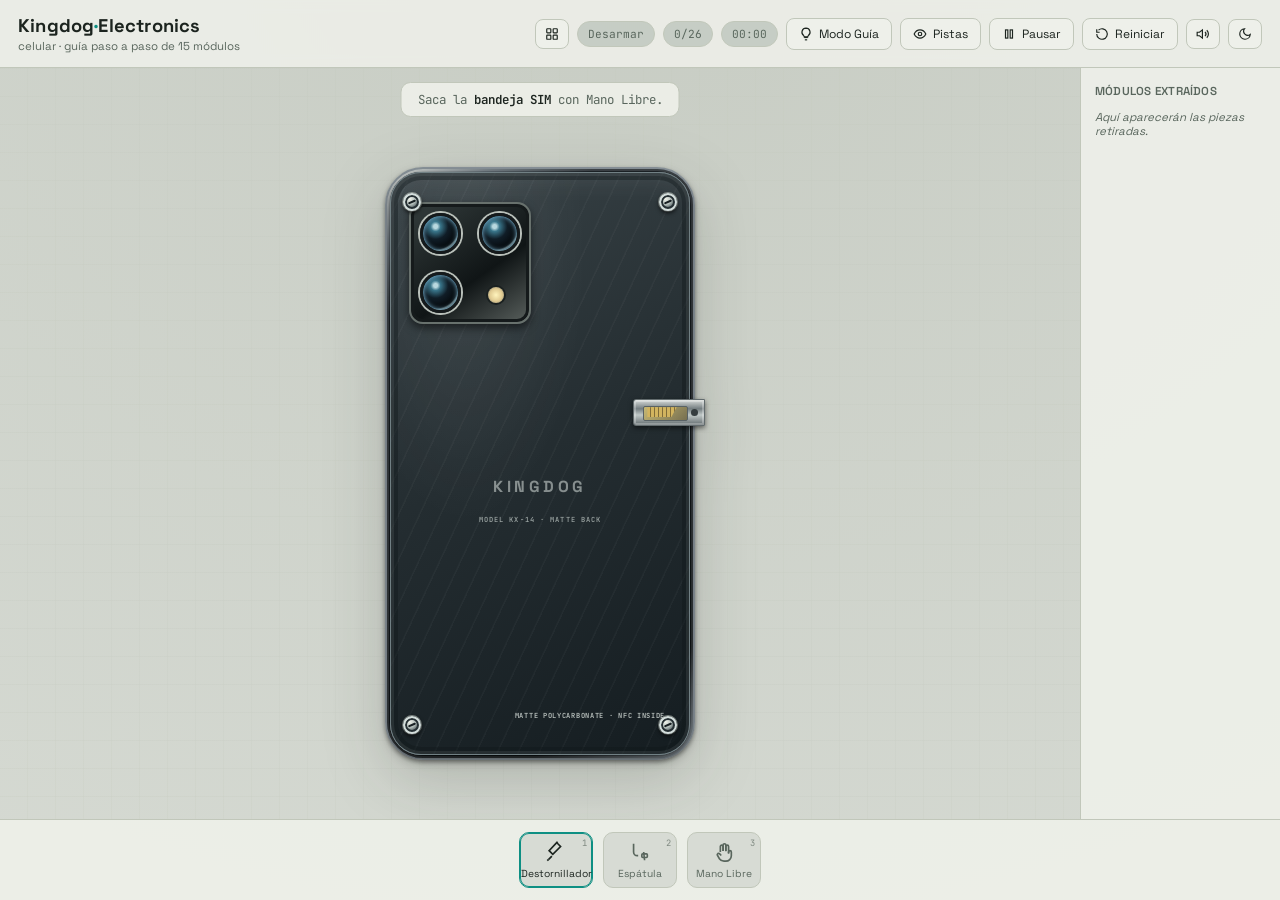
==== commit 559052fe: "Actualizacion" ====
--- a/celular.html
+++ b/celular.html
@@ -1044,7 +1044,7 @@
   <div class="topbar">
     <div class="brand">
       <h1>Kingdog<span>·</span>Electronics</h1>
-      <p id="modeLabel">Smartphone modular · guía paso a paso de 15 módulos</p>
+      <p id="modeLabel">celular · guía paso a paso de 15 módulos</p>
     </div>
     <div class="top-controls">
       <a class="icon-btn icon-only selector-link" href="index.html" title="Elegir otro dispositivo" aria-label="Volver a elegir dispositivo">
